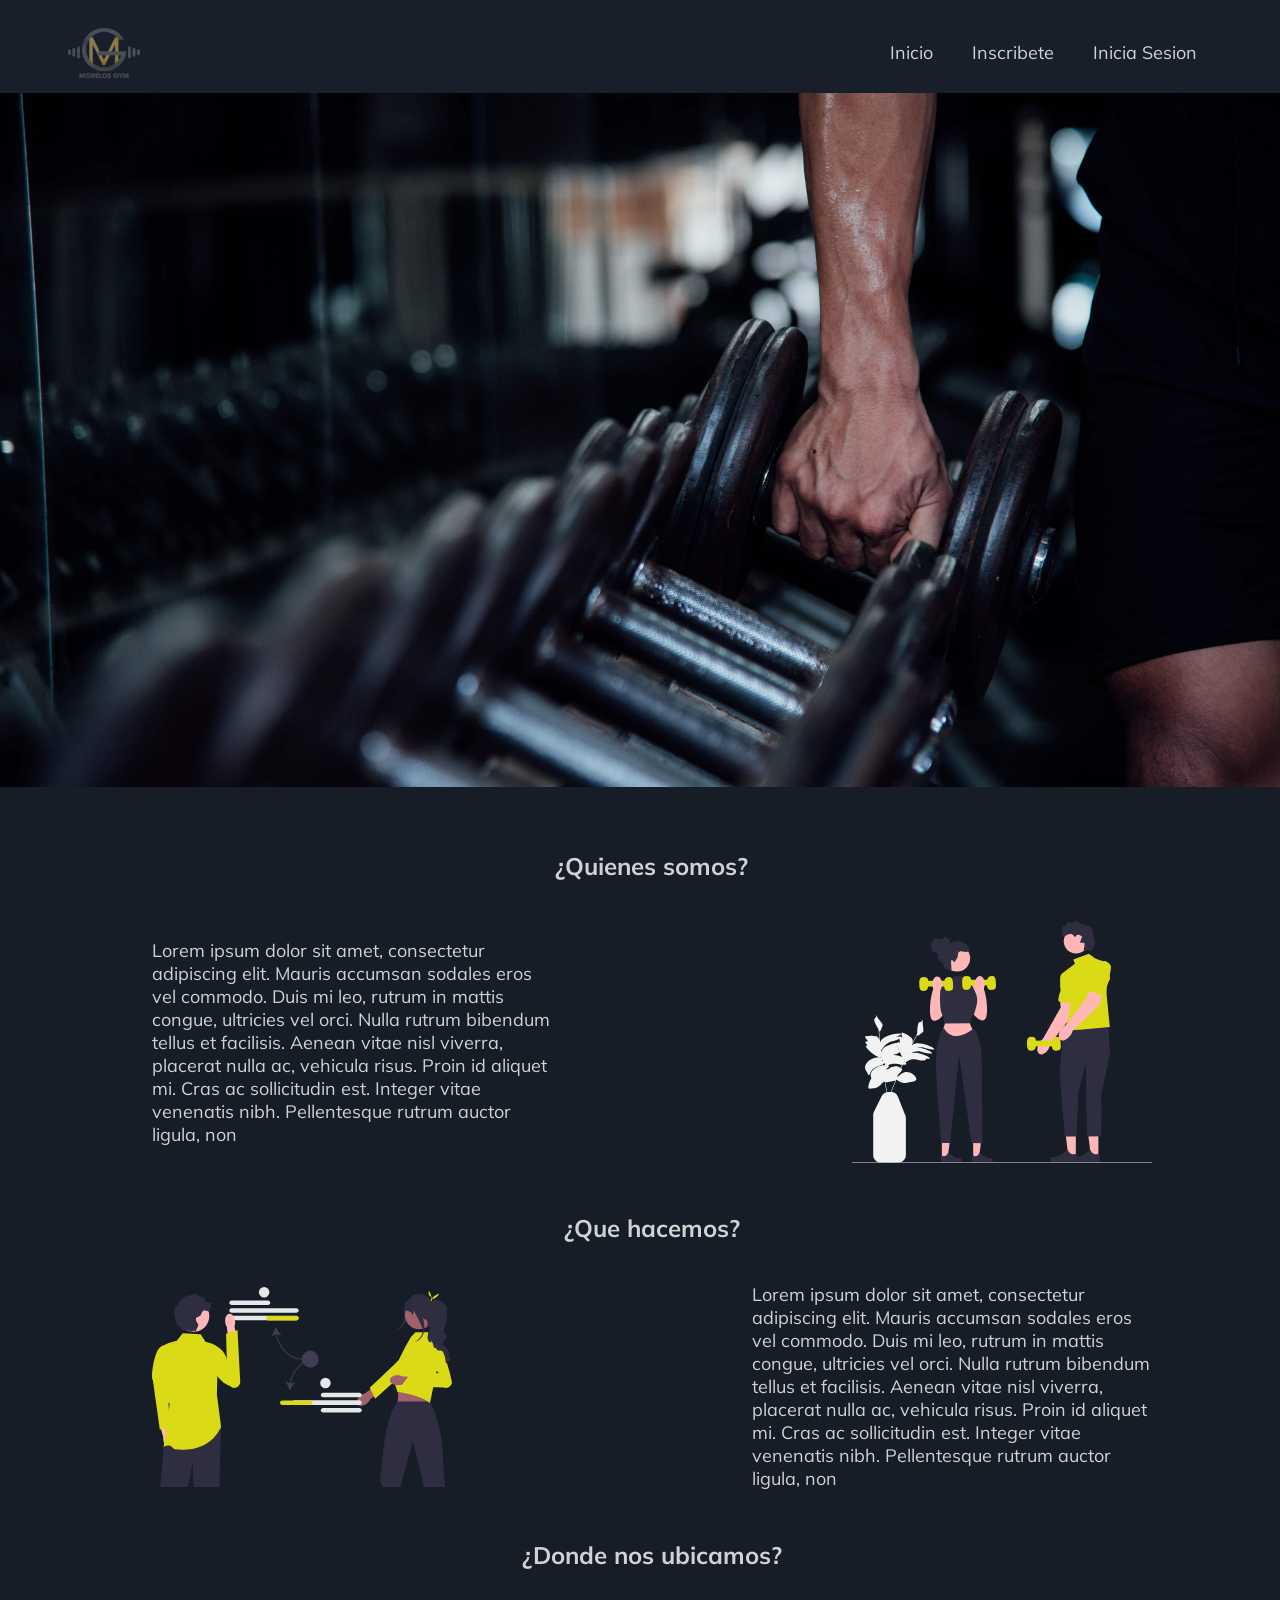
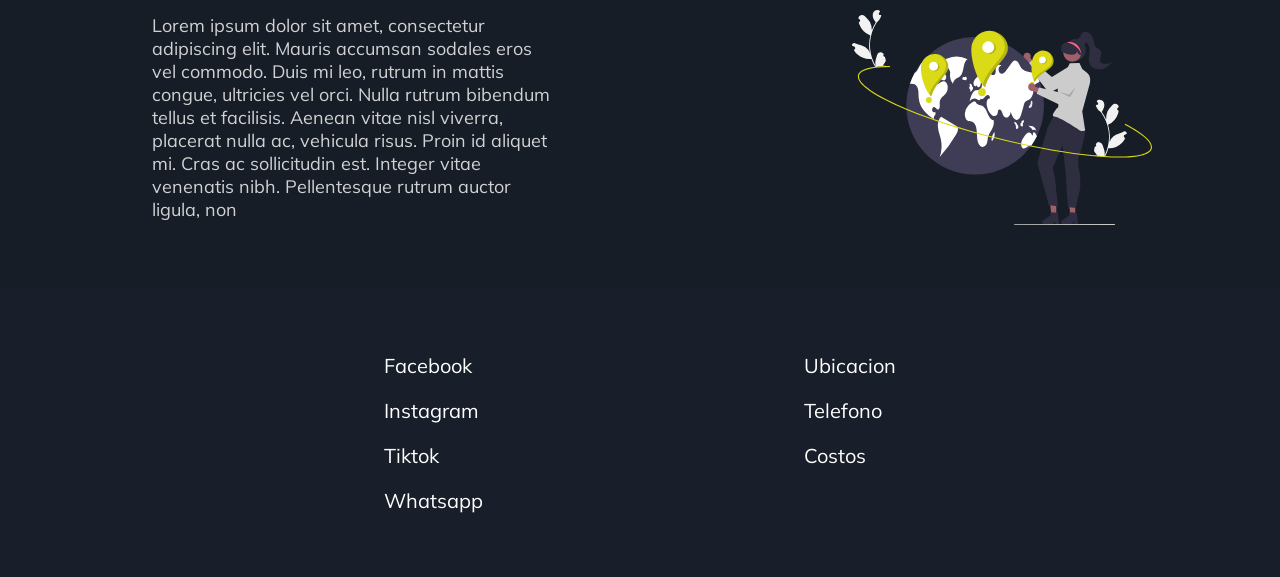
==== index.html @ 98fe2395 "Add files via upload" ====
<!DOCTYPE html>
<html lang="en">
<head>
    <meta charset="UTF-8">
    <meta http-equiv="X-UA-Compatible" content="IE=edge">
    <meta name="viewport" content="width=device-width, initial-scale=1.0">
    <title>Morelos Gym</title>
    <link rel="stylesheet" href="index.css">
</head>
<body>

    <main>
        <div class="mobileMenu">
            <div>
                <a href="">Inicio</a>
                <a href="./inscribete.html" target="_blank">Inscribete</a>
                <a href="./login.html" target="_blank">Inicia Sesion</a>
            </div>
        </div>
        <nav>
            <img src="./img/logo-morelos-fondo.png" alt="Logo Morelos Gym">

            <div class="navpc">
                <a href="">Inicio</a>
                <a href="./inscribete.php" target="_blank">Inscribete</a>
                <a href="./login.php" target="_blank">Inicia Sesion</a>
            </div>
        </nav>

        <section class="carrusel">
            <!--Investigar hacer el carrusel-->
        </section>

        <section class="information">
            <div class="qsomos">
                <h2>¿Quienes somos?</h2>
                <div class="infoSomos">
                    <p>Lorem ipsum dolor sit amet, consectetur adipiscing elit. Mauris accumsan sodales eros vel commodo. Duis mi leo, rutrum in mattis congue, ultricies vel orci. Nulla rutrum bibendum tellus et facilisis. Aenean vitae nisl viverra, placerat nulla ac, vehicula risus. Proin id aliquet mi. Cras ac sollicitudin est. Integer vitae venenatis nibh. Pellentesque rutrum auctor ligula, non</p>
                    <img src="img/fitness-yellow.svg" alt="Fitness SVG image">
                </div>
            </div>
            <div class="qsomos qhacemos">
                <h2>¿Que hacemos?</h2>
                <div class="infoSomos infohacemos">
                    <p>Lorem ipsum dolor sit amet, consectetur adipiscing elit. Mauris accumsan sodales eros vel commodo. Duis mi leo, rutrum in mattis congue, ultricies vel orci. Nulla rutrum bibendum tellus et facilisis. Aenean vitae nisl viverra, placerat nulla ac, vehicula risus. Proin id aliquet mi. Cras ac sollicitudin est. Integer vitae venenatis nibh. Pellentesque rutrum auctor ligula, non</p>
                    <img src="img/quehacemos.svg" alt="Fitness SVG image">
                </div>
            </div>
            <div class="qsomos">
                <h2>¿Donde nos ubicamos?</h2>
                <div class="infoSomos">
                    <p>Lorem ipsum dolor sit amet, consectetur adipiscing elit. Mauris accumsan sodales eros vel commodo. Duis mi leo, rutrum in mattis congue, ultricies vel orci. Nulla rutrum bibendum tellus et facilisis. Aenean vitae nisl viverra, placerat nulla ac, vehicula risus. Proin id aliquet mi. Cras ac sollicitudin est. Integer vitae venenatis nibh. Pellentesque rutrum auctor ligula, non</p>
                    <img src="img/ubicacion.svg" alt="Fitness SVG image">
                </div>
            </div>
        </section>


        <footer>
            <div>
                <a href="https://www.facebook.com/morelosgymoficial" target="_blank">Facebook</a>
                <a href="https://www.instagram.com/morelosgymsuplementos/" target="_blank">Instagram</a>
                <a href="" target="_blank">Tiktok</a>
                <a href="" target="_blank">Whatsapp</a>
            </div>

            <div>
                <a href="https://goo.gl/maps/XTgEcintX7d1tB1DA?coh=178572&entry=tt" target="_blank">Ubicacion</a>
                <a href="" target="_blank">Telefono</a>
                <a href="https://goo.gl/maps/XTgEcintX7d1tB1DA?coh=178572&entry=tt" target="_blank">Costos</a>
            </div>
        </footer>
    </main>
    
</body>
<script src="./index.js"></script>
</html>
---- index.css ----
@import url('https://fonts.googleapis.com/css2?family=Mulish&display=swap');
*{
    margin: 0;
    padding: 0;
    font-family: 'Mulish', sans-serif;
}
body{
    color: rgba(255, 255, 255, 0.8);
    background-color: hsl(216, 25%, 12%);
}
p{
    font-size: 18px;
}
nav{
    padding: 1% 5% 0% 5%;
    display: flex;
    flex-direction: row;
    justify-content: space-between;
    width: 90%;
    background-color: #100720;
    background-color: hsl(218,28%,13%);
}
nav img{
    width: 80px;
}
nav div{
    display: flex;
    justify-content: space-around;
    align-items: center;
    width: 30%;
}
nav div a{
    font-size: 18px;
    text-decoration: none;
    color: rgba(255, 255, 255, 0.8);
    animation-duration: 1s;
    transition: 0.5s;
}
nav div a:hover{
    transform: scale(1.2);
    transition: 0.5s;
}



.carrusel{
    width: 100%;
    height: 70vh;
    background-image: url('./img/gym.jpg');
    background-position: center;
    background-repeat: no-repeat;
    background-size: cover;
    padding: 0 0 5% 0;
    margin: 0 0 5% 0;
    background-color: #100720;
}



.information{
    width: 90%;
    margin-left: 5%;
    display: flex;
    justify-content: center;
    flex-direction: column;
    align-items: center;
    gap: 50px;
    color: rgba(255, 255, 255, 0.8);
}
.mobileMenu{
    visibility: hidden;
    display: none;
}
.qsomos{
    width: 1000px;
    margin-left: 2%;
    display: flex;
    flex-direction: column;
    gap: 40px;
}
.qsomos h2{
    text-align: center;
}
.infoSomos{
    display: flex;
    justify-content: space-between;
    align-items: center;

}
.infoSomos p{
    width: 400px;
}
.infoSomos img{
    width: 300px;
}

.infohacemos{
    flex-direction: row-reverse;
}




footer{
    background-color: hsl(218,28%,13%);
    display: flex;
    width: 90%;
    padding: 5%;
    justify-content: space-evenly;
    margin-top: 5%;
}
footer div{
    display: flex;
    flex-direction: column;
    gap: 20px;
}
footer div a{
    text-decoration: none;
    color: white;
    transition: 0.5s;
    font-size: 20px;
}
footer div a:hover{
    transform: scale(1.2);
    transition: 0.5s;
}

@media (max-width:1000px){
    .information{
        width: 90%;
    }
    p{
        font-size: 15px;
    }
    .infoSomos img{
        width: 200px;
    }
    .qsomos{
        width: 100%;
        font-size: 14px;
    }
    nav div{
        width: 50%;
    }
    .carrusel{
        height: 50vh;
    }
}

@media (max-width:600px){
    .navpc{
        content: url('./img/burger.svg');
        width: 40px;
        height: 40px;
        color: white;
    }
    .closeMenu{
        content: url('./img/close.png');
        z-index: 20;
    }
    nav{
        align-items: center;
    }
    .infoSomos p{
        font-size: 15px;
        width: 100%;
    }
    .qsomos{
        display: flex;
        flex-direction: column;
    }
    .carrusel{
        height: 40vh;
    }
    .infoSomos{
        display: flex;
        flex-direction: column;
        gap: 20px;
    }

    footer div a{
        font-size: 15px;
    }
    footer{
        padding: 10% 5% 10%;
        margin-top: 5%
    }
    .mobileMenu{
        width: 100%;
        height: 100vh;
        position: fixed;
        background-color: hsl(216, 25%, 12%);
        visibility: hidden;
        z-index: 10;
        transition: 0s;
    }
    .mobileMenu div{
        display: flex;
        flex-direction: column;
        align-items: center;
        justify-content: center;
        gap: 50px;
        margin-top: 30%;
    }
    .mobileMenu div a{
        color: white;
        text-decoration: none;
        font-size: 25px;
    }
    .mobileMenu div a:hover{
        transform: scale(1.2);
        transition: 0.5s;
    }
    .mostrar{
        visibility: visible;
        display: block;
    }
}

@media (max-width:500px){
    nav img{
        width: 70px;
    }
}
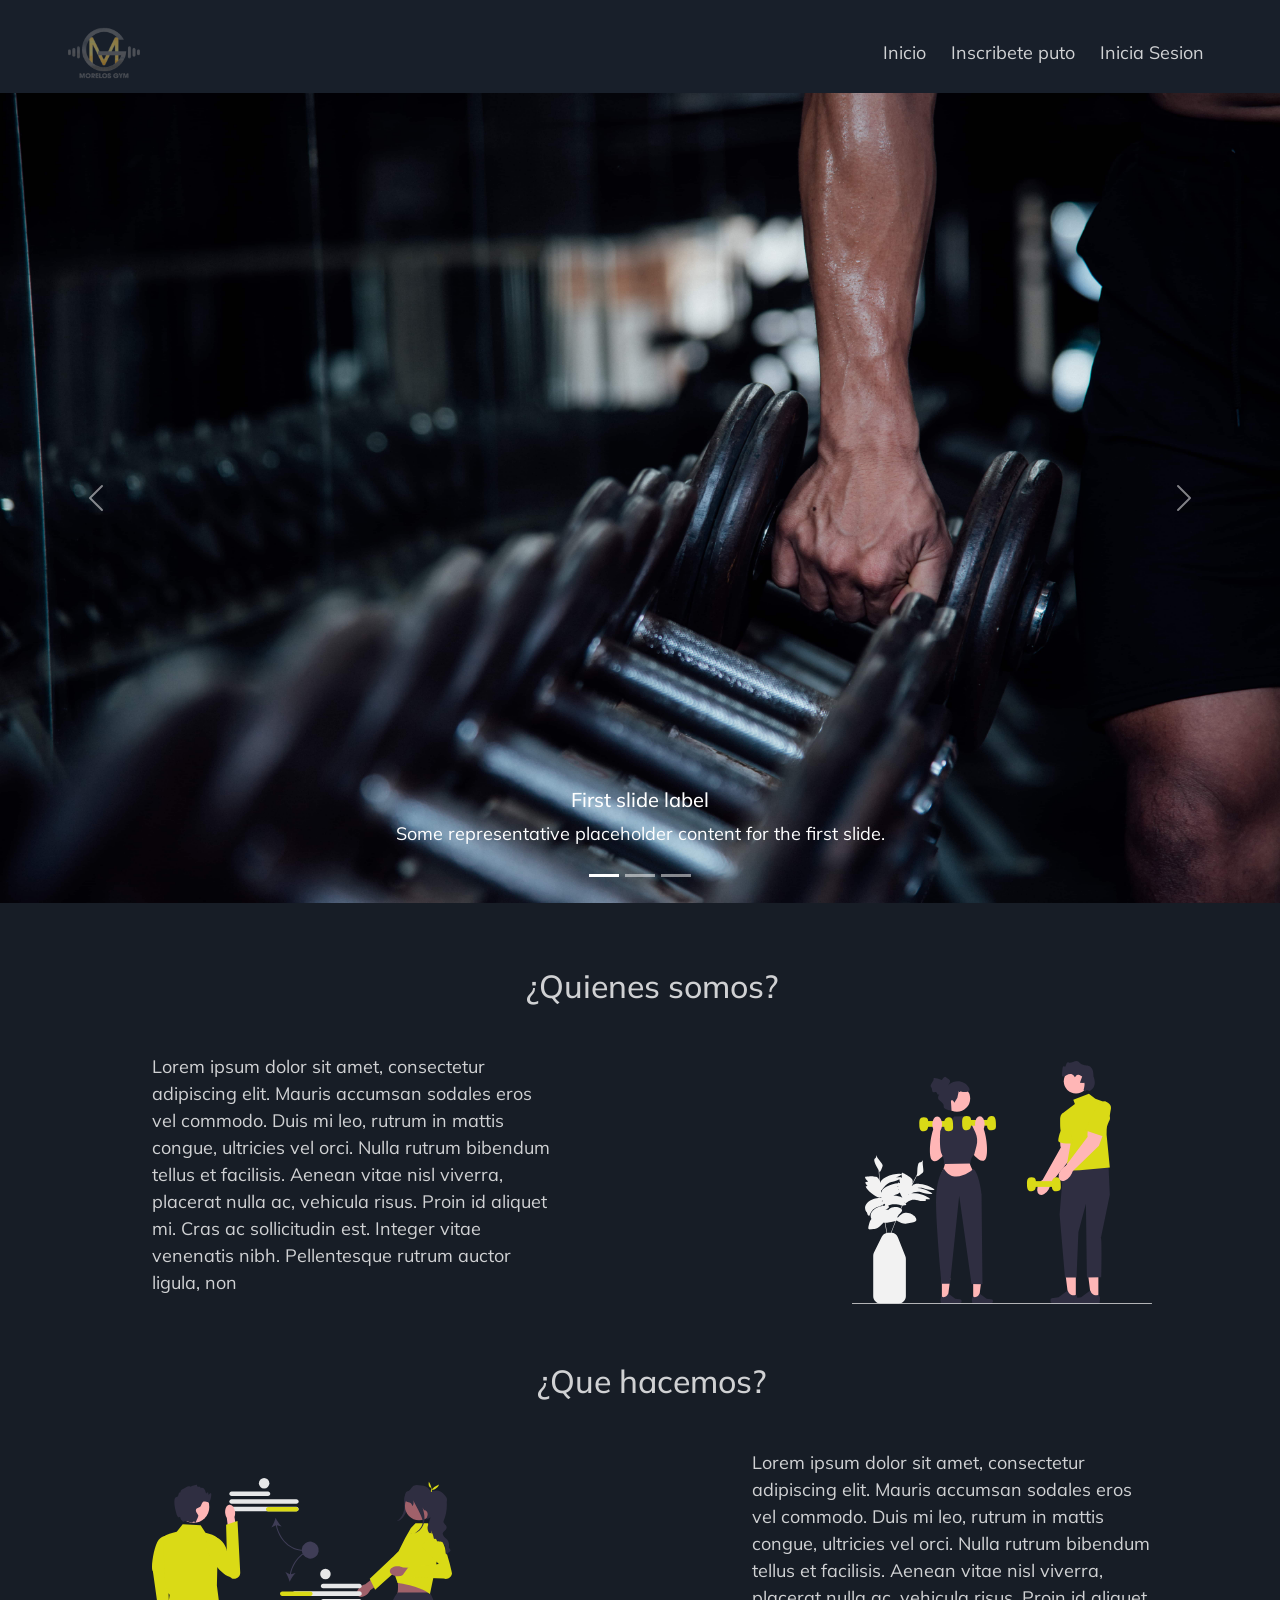
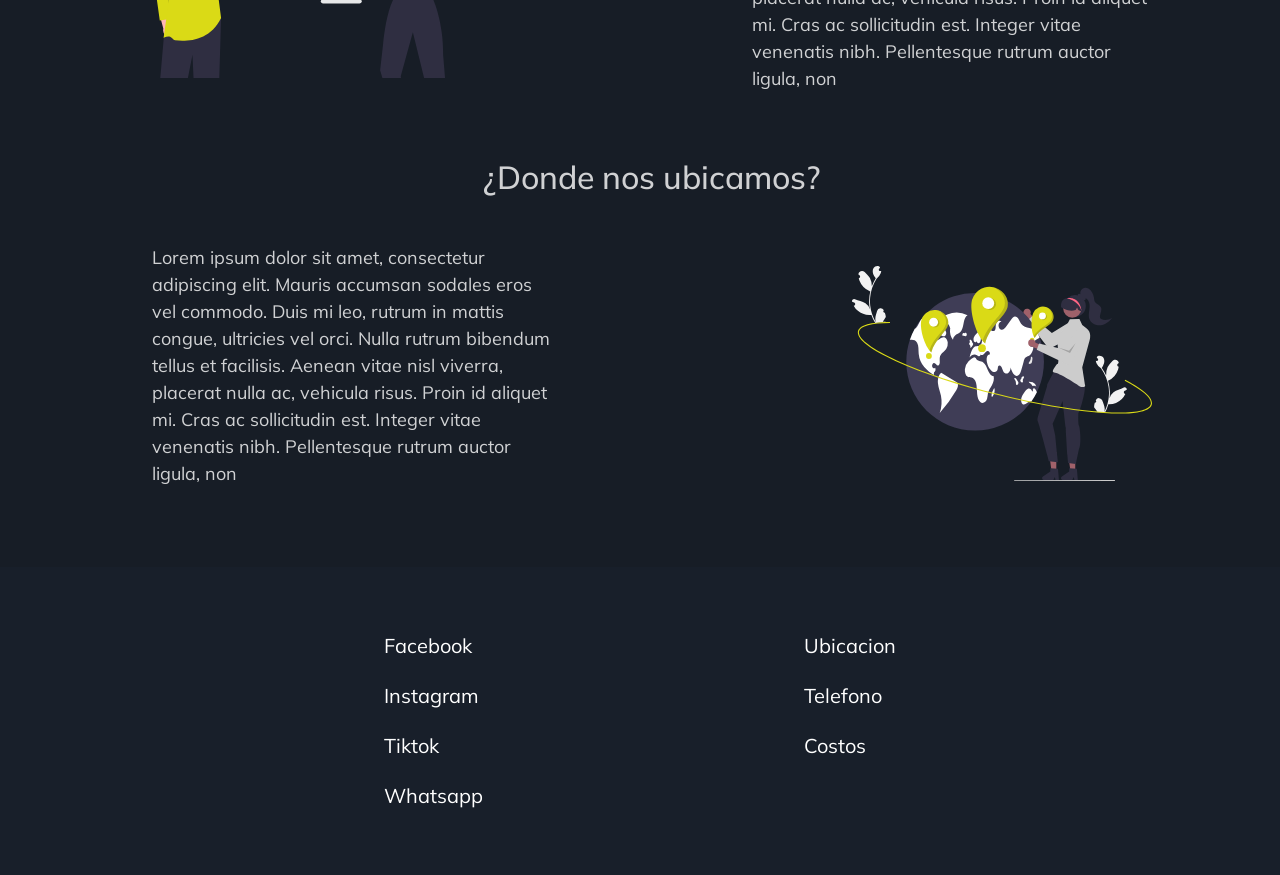
==== commit 80dbdc5c: "Add files via upload" ====
--- a/index.html
+++ b/index.html
@@ -1,4 +1,3 @@
-
 <!DOCTYPE html>
 <html lang="en">
 <head>
@@ -6,6 +5,7 @@
     <meta http-equiv="X-UA-Compatible" content="IE=edge">
     <meta name="viewport" content="width=device-width, initial-scale=1.0">
     <title>Morelos Gym</title>
+    <link href="https://cdn.jsdelivr.net/npm/bootstrap@5.3.0/dist/css/bootstrap.min.css" rel="stylesheet" integrity="sha384-9ndCyUaIbzAi2FUVXJi0CjmCapSmO7SnpJef0486qhLnuZ2cdeRhO02iuK6FUUVM" crossorigin="anonymous">
     <link rel="stylesheet" href="index.css">
 </head>
 <body>
@@ -14,8 +14,8 @@
         <div class="mobileMenu">
             <div>
                 <a href="">Inicio</a>
-                <a href="./inscribete.html" target="_blank">Inscribete</a>
-                <a href="./login.html" target="_blank">Inicia Sesion</a>
+                <a href="./inscribete3.php" target="_blank">Inscribete puto</a>
+                <a href="./login.php" target="_blank">Inicia Sesion</a>
             </div>
         </div>
         <nav>
@@ -23,14 +23,50 @@
 
             <div class="navpc">
                 <a href="">Inicio</a>
-                <a href="./inscribete.php" target="_blank">Inscribete</a>
+                <a href="./inscribete3.php" target="_blank">Inscribete puto</a>
                 <a href="./login.php" target="_blank">Inicia Sesion</a>
             </div>
         </nav>
 
-        <section class="carrusel">
-            <!--Investigar hacer el carrusel-->
-        </section>
+        <div id="carouselExampleCaptions" class="carousel slide carrusel">
+            <div class="carousel-indicators">
+              <button type="button" data-bs-target="#carouselExampleCaptions" data-bs-slide-to="0" class="active" aria-current="true" aria-label="Slide 1"></button>
+              <button type="button" data-bs-target="#carouselExampleCaptions" data-bs-slide-to="1" aria-label="Slide 2"></button>
+              <button type="button" data-bs-target="#carouselExampleCaptions" data-bs-slide-to="2" aria-label="Slide 3"></button>
+            </div>
+            <div class="carousel-inner">
+              <div class="carousel-item active" data-bs-interval="1000">
+                <img src="./img/gym.jpg" class="d-block w-100" alt="...">
+                <div class="carousel-caption d-none d-md-block">
+                  <h5>First slide label</h5>
+                  <p>Some representative placeholder content for the first slide.</p>
+                </div>
+              </div>
+              <div class="carousel-item" data-bs-interval="1000">
+                <img src="./img/gym1.jpg" class="d-block w-100" alt="...">
+                <div class="carousel-caption d-none d-md-block">
+                  <h5>Second slide label</h5>
+                  <p>Some representative placeholder content for the second slide.</p>
+                </div>
+              </div>
+              <div class="carousel-item" data-bs-interval="1000">
+                <img src="./img/gym2.jpg" class="d-block w-100" alt="...">
+                <div class="carousel-caption d-none d-md-block">
+                  <h5>Third slide label</h5>
+                  <p>Some representative placeholder content for the third slide.</p>
+                </div>
+              </div>
+            </div>
+            <button class="carousel-control-prev" type="button" data-bs-target="#carouselExampleCaptions" data-bs-slide="prev">
+              <span class="carousel-control-prev-icon" aria-hidden="true"></span>
+              <span class="visually-hidden">Previous</span>
+            </button>
+            <button class="carousel-control-next" type="button" data-bs-target="#carouselExampleCaptions" data-bs-slide="next">
+              <span class="carousel-control-next-icon" aria-hidden="true"></span>
+              <span class="visually-hidden">Next</span>
+            </button>
+          </div>
+          
 
         <section class="information">
             <div class="qsomos">
@@ -74,5 +110,6 @@
     </main>
     
 </body>
+<script src="https://cdn.jsdelivr.net/npm/bootstrap@5.3.0/dist/js/bootstrap.bundle.min.js" integrity="sha384-geWF76RCwLtnZ8qwWowPQNguL3RmwHVBC9FhGdlKrxdiJJigb/j/68SIy3Te4Bkz" crossorigin="anonymous"></script>
 <script src="./index.js"></script>
 </html>
--- a/index.css
+++ b/index.css
@@ -16,7 +16,7 @@
     display: flex;
     flex-direction: row;
     justify-content: space-between;
-    width: 90%;
+    width: 100%;
     background-color: #100720;
     background-color: hsl(218,28%,13%);
 }
@@ -41,20 +41,13 @@
     transition: 0.5s;
 }
 
-
-
 .carrusel{
+    height: 90vh;
     width: 100%;
-    height: 70vh;
-    background-image: url('./img/gym.jpg');
-    background-position: center;
-    background-repeat: no-repeat;
-    background-size: cover;
-    padding: 0 0 5% 0;
-    margin: 0 0 5% 0;
-    background-color: #100720;
-}
-
+}
+.carrusel img{
+    height: 90vh;
+}
 
 
 .information{
@@ -66,6 +59,7 @@
     align-items: center;
     gap: 50px;
     color: rgba(255, 255, 255, 0.8);
+    margin-top: 5%;
 }
 .mobileMenu{
     visibility: hidden;
@@ -104,7 +98,7 @@
 footer{
     background-color: hsl(218,28%,13%);
     display: flex;
-    width: 90%;
+    width: 100%;
     padding: 5%;
     justify-content: space-evenly;
     margin-top: 5%;
@@ -143,7 +137,10 @@
         width: 50%;
     }
     .carrusel{
-        height: 50vh;
+        height: 70vh;
+    }
+    .carrusel img{
+        height: 70vh;
     }
 }
 
@@ -168,9 +165,6 @@
     .qsomos{
         display: flex;
         flex-direction: column;
-    }
-    .carrusel{
-        height: 40vh;
     }
     .infoSomos{
         display: flex;
